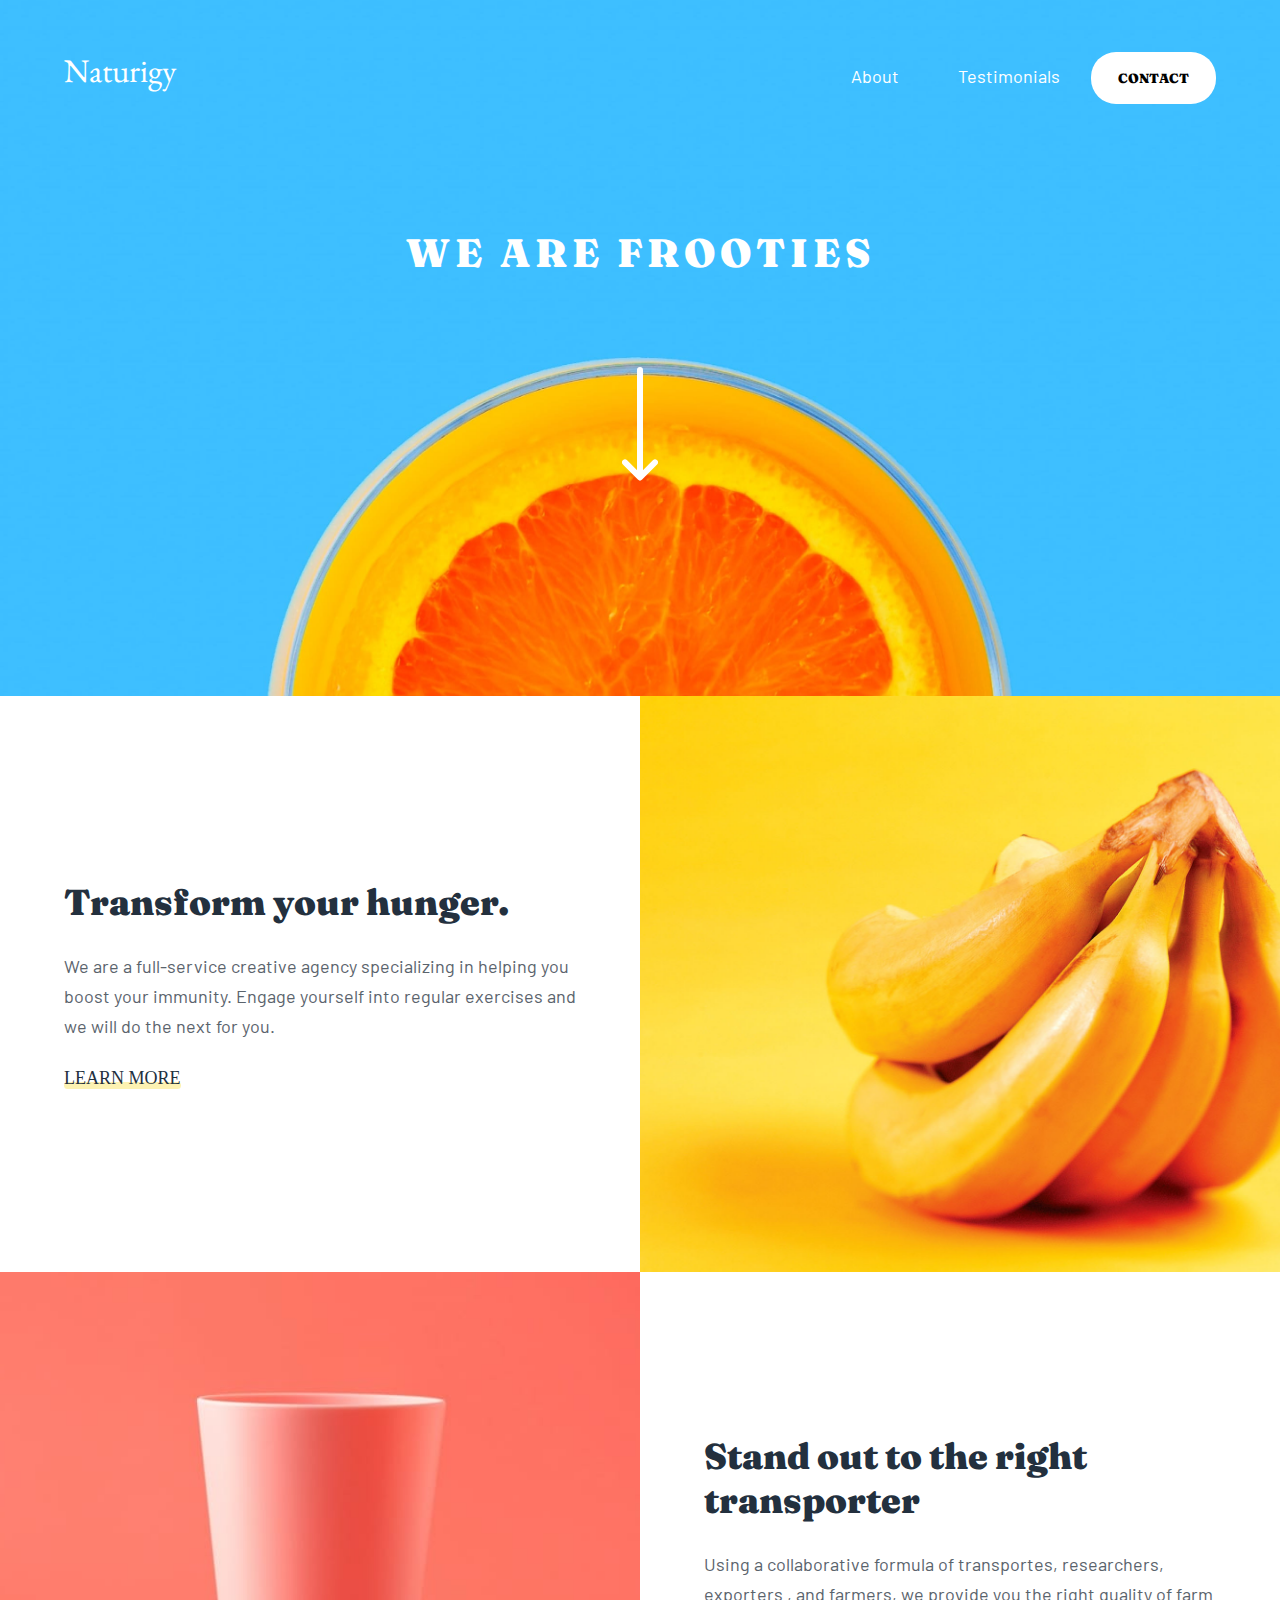
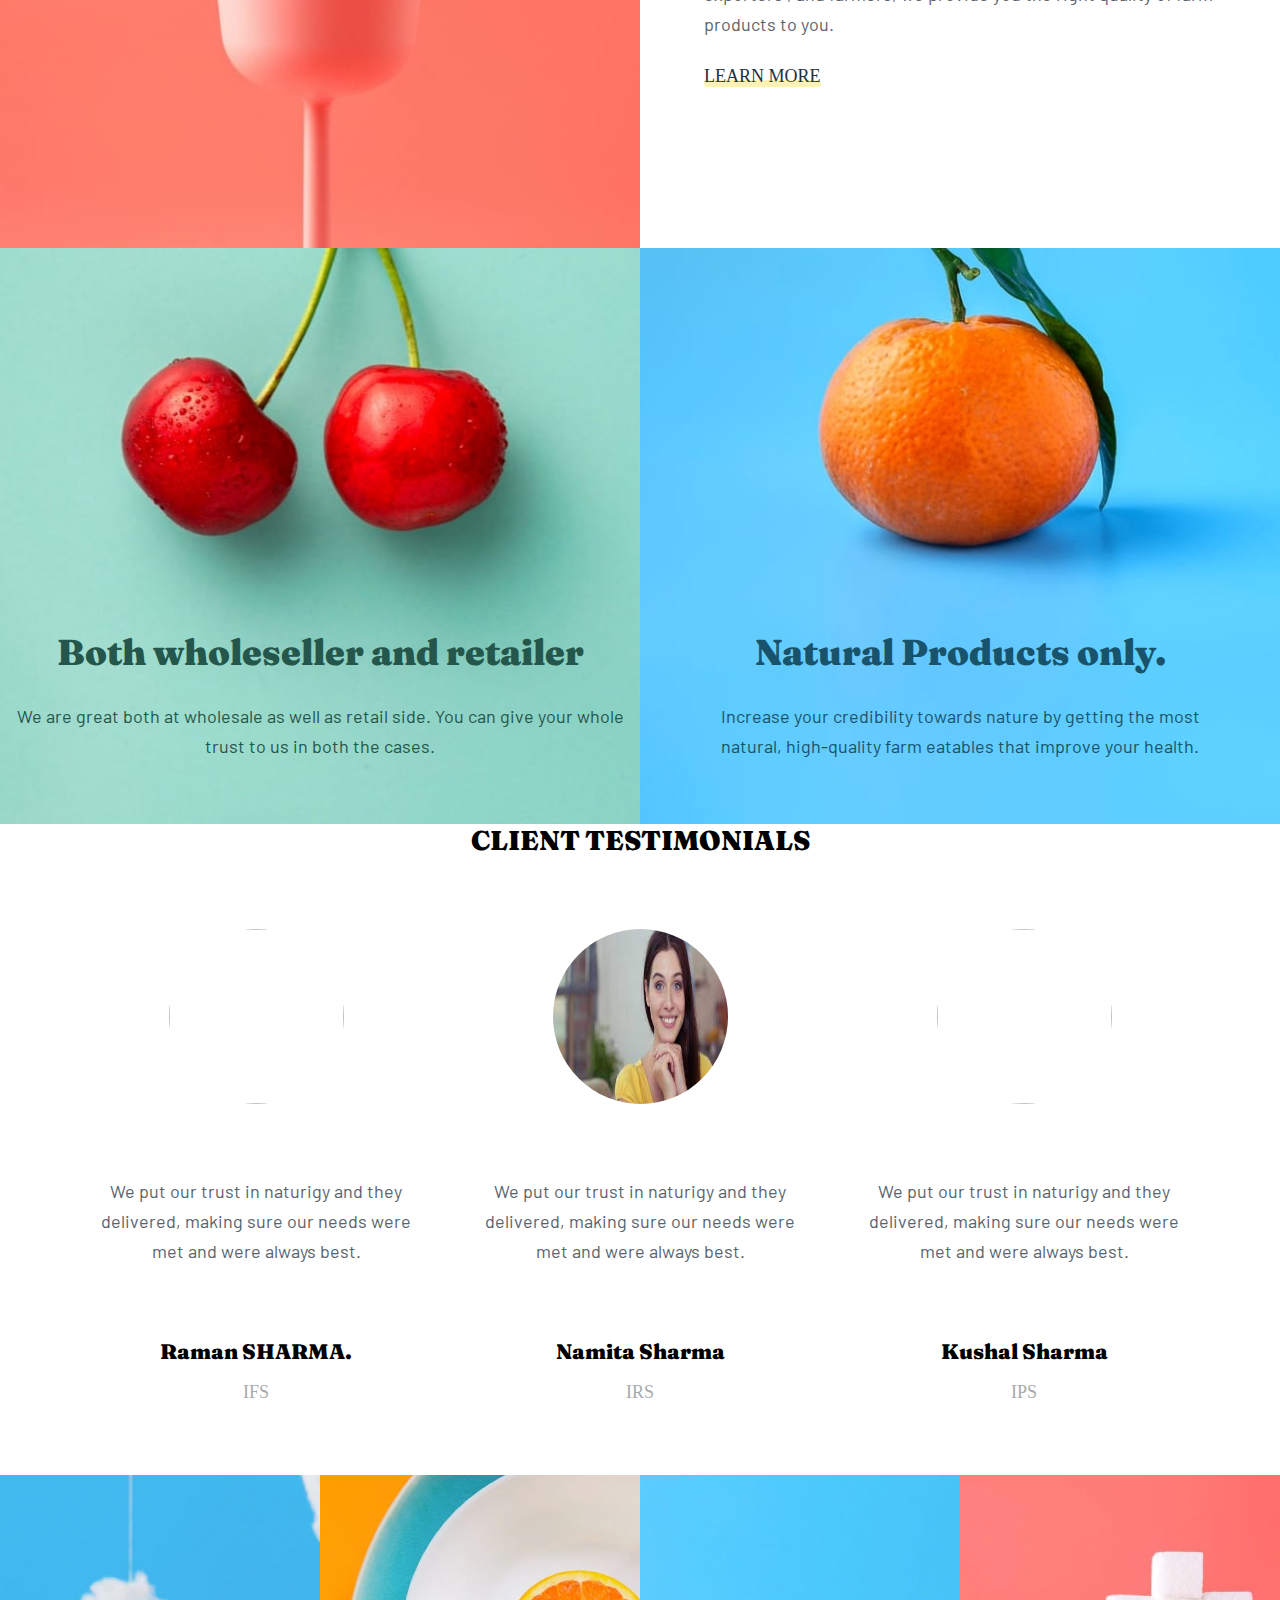
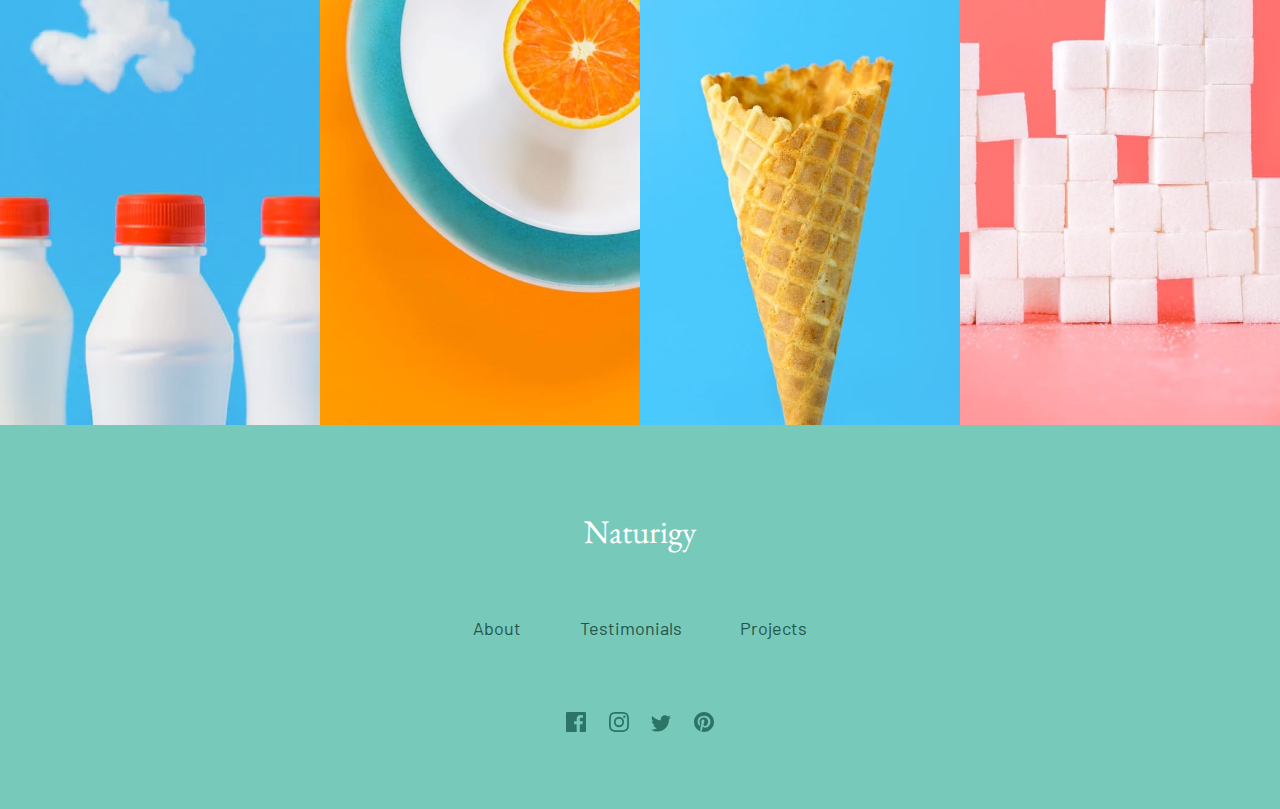
==== index.html @ 3bb7baf2 "Update index.html" ====
<!DOCTYPE html>
<html lang="en">
<head>
  <meta charset="UTF-8">
  <meta name="viewport" content="width=device-width, initial-scale=1.0">
  <link rel="preconnect" href="https://fonts.gstatic.com">
  <link href="https://fonts.googleapis.com/css2?family=Barlow:wght@600&family=Fraunces:wght@700;900&display=swap" rel="stylesheet">
  <link rel="icon" type="image/png" sizes="32x32" href="./images/favicon-32x32.png">
  <link rel="stylesheet" href="./styles/style.css">
  <link href="https://fonts.googleapis.com/css2?family=Benne&display=swap" rel="stylesheet">

  <title>Naturigy</title>

</head>
<body>
  <div class="mainHeader">
    <header>

      <img class="hamburger" src="./images/icon-hamburger.svg" alt="">
<p class="para">
  Naturigy
</p>
      <nav>
        <ul>
          <li><a href="#about">About</a></li>
          <li><a href="#testimonials">Testimonials</a></li>
          <a href="#CONTACT"
          <li><button type="button">CONTACT</button></li></a>
        </ul>
      </nav>
    </header>
    <div class="mainWords">
      <div class="wordsWrapper">
        <h1>WE ARE FROOTIES</h1>
        <svg width="36" height="114" xmlns="http://www.w3.org/2000/svg"><g stroke="#FFF" stroke-width="6" fill="none" fill-rule="evenodd" stroke-linecap="round" stroke-linejoin="round"><path d="M18 3v100M3 95.484l15 15 15-15"/></g></svg>
      </div>
    </div>
  </div>
  <section class="diffImgs">
      <div class="text text1">
        <h2>Transform your hunger.</h2>
        <p>We are a full-service creative agency specializing in helping you boost your immunity. Engage yourself into regular exercises and we will do the next for you.</p>
        <a href="#">LEARN MORE</a>
      </div>
      <div class="imgContainer">
        <img class="mobile" src="./images/mobile/banana.jpg" alt="">
        <img class="desktop" src="./images/desktop/banana.jpg" alt="">
      </div>
      <div>
        <img class="mobile" src="./images/mobile/image-stand-out.jpg" alt="">
        <img class="desktop" src="./images/desktop/image-stand-out.jpg" alt="">
      </div>
      <div class="text text2">
        <h2 id="about">Stand out to the right transporter</h2>
        <p>Using a collaborative formula of transportes, researchers, exporters , and farmers, we provide you the right quality of farm products to you.</p>
        <a href="#">LEARN MORE</a>
      </div>
      <div class="desktop background">
        <h3>Both wholeseller and retailer</h3>
        <p>We are great both at wholesale as well as retail side. You can give your whole trust to us in both the cases.
        </p>
      </div>
      <div class="desktop background2">
        <h3>Natural Products only.</h3>
        <p>Increase your credibility towards nature by getting the most natural, high-quality farm eatables that improve your health.</p>
      </div>
  </section>
  <section id="testimonials">
    <h2>CLIENT TESTIMONIALS</h2>
    <div class="descriptions">
      <div class="peopleCards">
        <img class="test" src="https://encrypted-tbn0.gstatic.com/images?q=tbn:ANd9GcSaszg9LNuUXYaXQSzXOuWZmpd2PfumfTRBwg&usqp=CAU" alt="">
        <p>We put our trust in naturigy and they delivered, making sure our needs were met and were always best.</p>
        <div class="names">
          <h3>Raman SHARMA.</h3>
          <span>IFS</span>
        </div>
      </div>
        <div class="peopleCards">
          <img class="test" src="[data-uri]" alt="">
          <p>We put our trust in naturigy and they delivered, making sure our needs were met and were always best.</p>
          <div class="names">
            <h3>Namita Sharma</h3>
            <span>IRS</span>
          </div>
      </div>
        <div class="peopleCards">
          <img class="test" src="https://encrypted-tbn0.gstatic.com/images?q=tbn:ANd9GcRna0Yn_AMMEcnVGFuHNG0-UENJAFjsGKO8RQ&usqp=CAU" alt="">
          <p>We put our trust in naturigy and they delivered, making sure our needs were met and were always best.</p>
          <div class="names">
            <h3>Kushal Sharma</h3>
            <span>IPS</span>
          </div>
        </div>
    </div>
  </section>
  <div class="coloredImgs">
    <img class="mobile" src="./images/mobile/image-gallery-milkbottles.jpg" alt="">
    <img class="mobile" src="./images/mobile/image-gallery-orange.jpg" alt="">
    <img class="mobile" src="./images/mobile/image-gallery-cone.jpg" alt="">
    <img class="mobile" src="./images/mobile/image-gallery-sugar-cubes.jpg" alt="">
    <img class="desktop" src="./images/desktop/image-gallery-milkbottles.jpg" alt="">
    <img class="desktop" src="./images/desktop/image-gallery-orange.jpg" alt="">
    <img class="desktop" src="./images/desktop/image-gallery-cone.jpg" alt="">
    <img class="desktop" src="./images/desktop/image-gallery-sugarcubes.jpg" alt="">
  </div>
  <footer id="CONTACT">
    <p class="para">
      Naturigy
    </p>
    <ul>
      <li class="footLi"><a href="#about">About</a></li>
      <li class="footLi"><a href="#testimonials">Testimonials</a></li>
      <li class="footLi"><a href="#">Projects</a></li>
    </ul>
    <div class="logos">
      <a href="https://www.facebook.com/profile.php?id=100069033570074">
      <button type="button">
        <svg width="20" height="20" xmlns="http://www.w3.org/2000/svg"><path d="M18.896 0H1.104C.494 0 0 .494 0 1.104v17.793C0 19.506.494 20 1.104 20h9.58v-7.745H8.076V9.237h2.606V7.01c0-2.583 1.578-3.99 3.883-3.99 1.104 0 2.052.082 2.329.119v2.7h-1.598c-1.254 0-1.496.597-1.496 1.47v1.928h2.989l-.39 3.018h-2.6V20h5.098c.608 0 1.102-.494 1.102-1.104V1.104C20 .494 19.506 0 18.896 0z" fill="#2C7566" fill-rule="nonzero"/></svg>
        </button></a>
      <a href="https://www.instagram.com/1750.tarun/">
      <button type="button">
        <svg width="20" height="20" xmlns="http://www.w3.org/2000/svg"><path d="M10 1.802c2.67 0 2.987.01 4.042.059 2.71.123 3.975 1.409 4.099 4.099.048 1.054.057 1.37.057 4.04 0 2.672-.01 2.988-.057 4.042-.124 2.687-1.387 3.975-4.1 4.099-1.054.048-1.37.058-4.041.058-2.67 0-2.987-.01-4.04-.058-2.718-.124-3.977-1.416-4.1-4.1-.048-1.054-.058-1.37-.058-4.041 0-2.67.01-2.986.058-4.04.124-2.69 1.387-3.977 4.1-4.1 1.054-.048 1.37-.058 4.04-.058zM10 0C7.284 0 6.944.012 5.877.06 2.246.227.227 2.242.061 5.877.01 6.944 0 7.284 0 10s.012 3.057.06 4.123c.167 3.632 2.182 5.65 5.817 5.817 1.067.048 1.407.06 4.123.06s3.057-.012 4.123-.06c3.629-.167 5.652-2.182 5.816-5.817.05-1.066.061-1.407.061-4.123s-.012-3.056-.06-4.122C19.777 2.249 17.76.228 14.124.06 13.057.01 12.716 0 10 0zm0 4.865a5.135 5.135 0 100 10.27 5.135 5.135 0 000-10.27zm0 8.468a3.333 3.333 0 110-6.666 3.333 3.333 0 010 6.666zm5.338-9.87a1.2 1.2 0 100 2.4 1.2 1.2 0 000-2.4z" fill="#2C7566" fill-rule="nonzero"/></svg>
        </button></a>
      <a href="https://twitter.com/TarunSh72316398">
      <button type="button">
        <svg width="20" height="17" xmlns="http://www.w3.org/2000/svg"><path d="M20 2.172a8.192 8.192 0 01-2.357.646 4.11 4.11 0 001.805-2.27 8.22 8.22 0 01-2.606.996A4.096 4.096 0 0013.847.248c-2.65 0-4.596 2.472-3.998 5.037A11.648 11.648 0 011.392 1a4.109 4.109 0 001.27 5.478 4.086 4.086 0 01-1.858-.513c-.045 1.9 1.318 3.679 3.291 4.075a4.113 4.113 0 01-1.853.07 4.106 4.106 0 003.833 2.849A8.25 8.25 0 010 14.658a11.616 11.616 0 006.29 1.843c7.618 0 11.923-6.434 11.663-12.205A8.354 8.354 0 0020 2.172z" fill="#2C7566" fill-rule="nonzero"/></svg>
        </button></a>
      <a href="https://in.pinterest.com/993tarun/_saved/">
      <button type="button">
        <svg width="20" height="20" xmlns="http://www.w3.org/2000/svg"><path d="M10 0C4.477 0 0 4.477 0 10c0 4.237 2.636 7.855 6.356 9.312-.088-.791-.167-2.005.035-2.868.181-.78 1.172-4.97 1.172-4.97s-.299-.6-.299-1.486c0-1.39.806-2.428 1.81-2.428.852 0 1.264.64 1.264 1.408 0 .858-.546 2.14-.828 3.33-.236.995.5 1.807 1.48 1.807 1.778 0 3.144-1.874 3.144-4.58 0-2.393-1.72-4.068-4.176-4.068-2.845 0-4.516 2.135-4.516 4.34 0 .859.331 1.781.745 2.281a.3.3 0 01.069.288l-.278 1.133c-.044.183-.145.223-.335.134-1.249-.581-2.03-2.407-2.03-3.874 0-3.154 2.292-6.052 6.608-6.052 3.469 0 6.165 2.473 6.165 5.776 0 3.447-2.173 6.22-5.19 6.22-1.013 0-1.965-.525-2.291-1.148l-.623 2.378c-.226.869-.835 1.958-1.244 2.621.937.29 1.931.446 2.962.446 5.523 0 10-4.477 10-10S15.523 0 10 0z" fill="#2C7566" fill-rule="nonzero"/></svg>
        </button></a>
    </div>
  </footer>
  <script src="summer.js"></script>
</body>
</html>
---- styles/style.css ----
*,*::after,*::before {
  margin: 0px;
  padding: 0px;
  box-sizing: border-box;
  list-style: none;
  text-decoration: none;
}

:root {
  --soft-red: hsl(7, 99%, 70%);
  --yellow:  hsl(51, 100%, 49%);
  --light-yellow:  hsl(51, 100%, 49%,.3);
  --dark-cyan: hsl(167, 40%, 24%);
  --dark-blue:  hsl(198, 62%, 26%);
  --dark-moderate-cyan:  hsl(168, 44%, 63%);
  --very-dark-blue: hsl(212, 27%, 19%);
  --very-dark-grayish-blue: hsl(213, 9%, 39%);
  --grayish-blue:  hsl(210, 4%, 67%);
}

/* global styles */
html {
  font-size: 18px;
}

img {
  display: block;
}

p {

  margin: 1.5rem 0rem;
  line-height: 30px;
}


header {
  display: flex;
  justify-content: space-between;
  align-items: center;
  width: min(1500px,90%);
  margin: 0px auto;
}


nav button {
  background-color: var(--yellow);
  padding: 1rem 1.5rem;
  border-radius: 25px;
  transition: .4s ease;
}


h1,  h2, h3,button {
  font-family: 'Fraunces', serif;
  font-weight: 900;
}

span {
  color: var(--grayish-blue);
}

ul a, p {
  font-family: 'Barlow', sans-serif;
}


/* costume styles */


.desktop {
  display: none;
}

.hamburger {
  display: block;
  cursor: pointer;
}


.mainHeader {
  background: url('../images/mobile/image-header.jpg') no-repeat bottom 30% center/ cover;
  min-height: clamp(60vh,75vw,70vh);
  padding-top: 2rem;
}


.mainWords {
  text-align: center;
  color: white;
  min-height: calc(clamp(60vh,75vw,70vh) - 54px);
  display: grid;
  align-content: center;
  place-items: center;
}

.wordsWrapper {
  padding-bottom: 8%;
}

.diffImgs {
  display: grid;
  grid-template-areas: 'egg'
                       'text1';
}


.imgContainer {
  grid-area: egg;
}



.mainWords h1 {
  font-size: 2.2rem;
  margin-bottom: 5rem;
  letter-spacing: 5px;
}



.mobile{
  max-height: 350px;
}

.desktop {
  height: 100%;
}

.desktop,.mobile {
  width: 100%;
  object-fit: cover;
  object-position: center;
}




.text {
  text-align: center;
  padding: 4rem .9rem;
}

.text h2,.text a {
  color: var(--very-dark-blue);
}

.text a {
  position: relative;
}

.text a::after {
  content: '';
  width: 100%;
  position: absolute;
  height: 7px;
  background-color: var(--light-yellow);
  bottom: 0px;
  left: 0px;
  z-index: -1;
  border-radius: 10px;
}

.text h2 {
  font-size: clamp(1.5rem,10vw,2rem);
}

.text p {
  color: var(--very-dark-grayish-blue);
}

.background,.background2 {
  display: grid;
  align-content: end;
  min-height: 600px;
  text-align: center;
  padding: 0rem .9rem 2rem;
  background-size: cover;
  background-position: top 40% center;
}

.background h3, .background2 h3 {
  font-size: clamp(1.5rem,5vw,2rem);
}



.background {
  background-image: url('../images/mobile/image-graphic-design.jpg');
  color: var(--dark-cyan);
}

.background2 {
  background-image: url('../images/mobile/image-photography.jpg');
  color: var(--dark-blue);
}


#testimonials,.descriptions {
  display: flex;
  justify-content: center;
  align-items: center;
  flex-direction: column;
}

.testimonials {
  padding: 4rem .9rem;
}

.testimonials h2 {
  text-transform: uppercase;
  font-size: clamp(1rem, 5vw, 1.5rem);
  color: var(--grayish-blue);
}

.descriptions,.descriptions img {
  margin: 0px auto;
}

.descriptions {
  text-align: center;
  width: min(500px,90%);
}
.descriptions img {
  border-radius: 50%;
  width: 175px;
  height: 175px;
}

.descriptions p {
  color: var(--very-dark-grayish-blue);
}

.descriptions h3 {
  margin-bottom: 1rem;
}

.peopleCards {
  margin-top: 4rem;
}

.coloredImgs {
  display: grid;
  grid-template-columns: repeat(2,1fr);
}

footer {
  background-color: var(--dark-moderate-cyan);
  display: flex;
  justify-content: center;
  align-items: center;
  flex-direction: column;
  padding: 4rem 0rem;
}

footer ul {
  margin: 2rem 0rem 4rem;
}



footer a {
  color: var(--dark-cyan);
}

footer a:hover {
  color:  white;
}

.footers {
  fill: var(--dark-cyan);
}

button {
  outline: none;
  border: none;
  cursor: pointer;
}

.logos button {
  background-color: transparent;
  padding: 0rem .5rem;
}

.logos button:hover path {
  fill:  white;
}

.footLi {
  display: inline-block;
}


@media (min-width: 1000px) {
  .descriptions {
    flex-direction: row;
    width: min(1200px,90%);
    margin: 0px auto;
  }
  .peopleCards {
    margin: 4rem 1.5rem;
  }
  .descriptions p {
    margin: 4rem 0rem;
  }
}



@media (min-width: 769px) {
  nav a {
    color: white;
  }
  nav button {
    background-color: white;
  }
  nav button:hover {
    background-color: rgba(94, 209, 255, 0.5);
    color: white;
  }
  .mainHeader {
    background: url('../images/desktop/image-header.jpg') no-repeat bottom 40% center / cover;
  }
  .desktop {
    display: block;
    height: clamp(300px,45vw,700px);
    display: grid;
    align-content: end;
  }
  .background2 {
    padding: 0rem 10% 2rem;
  }
  .mobile {
    display: none;
  }
  .diffImgs {
    grid-template-columns: repeat(2,1fr);
  }
  .imgContainer {
    grid-area: auto;
  }
  .text {
    padding: 0rem 10%;
    display: flex;
    justify-content: center;
    text-align: left;
    align-items: flex-start;
    flex-direction: column;
  }
  .background2,.background {
    min-height: auto;
  }
  .hamburger {
    display: none;
  }
  .coloredImgs {
    grid-template-columns: repeat(4,1fr);
  }
  li {
    display: inline-block;
    padding: 0rem 1.5rem;
  }
}
@media (min-width: 600px) {
  .background {
    background-image: url('../images/desktop/image-graphic-design.jpg');
  }
  .background2 {
    background-image: url('../images/desktop/image-photography.jpg');
  }
  .coloredImgs .desktop {
    max-height: 550px;
  }
}


@media (max-width: 769px) {
nav {
  position: absolute;
  width: min(1500px,90%);
  background-color: white;
  top: -500px;
  left: 50%;
  transform: translateX(-50%);
  padding: 1rem 0rem;
  transition: top .5s ease;
}
nav.active {
  top: 120px;
}
nav::after {
  content: '';
  position: absolute;
  border-bottom: 100px solid white;
  border-left: 100px solid transparent;
  top: -30px;
  right: 0px;
}

nav ul {
  display: flex;
  flex-direction: column;
  justify-content: center;
  align-items: center;
}

nav li {
  padding: .7rem 0rem;
}

nav a {
  color: var(--grayish-blue);
}

nav button {
  background-color: var(--yellow);
  padding: 1rem 1.5rem;
  border-radius: 25px;
  transition: .4s ease;
}
footer li {
  padding: 0rem 1rem;
}
}

.para{
  font-family: 'Benne', serif;
  color:#fff;
  font-size: 33px;
}
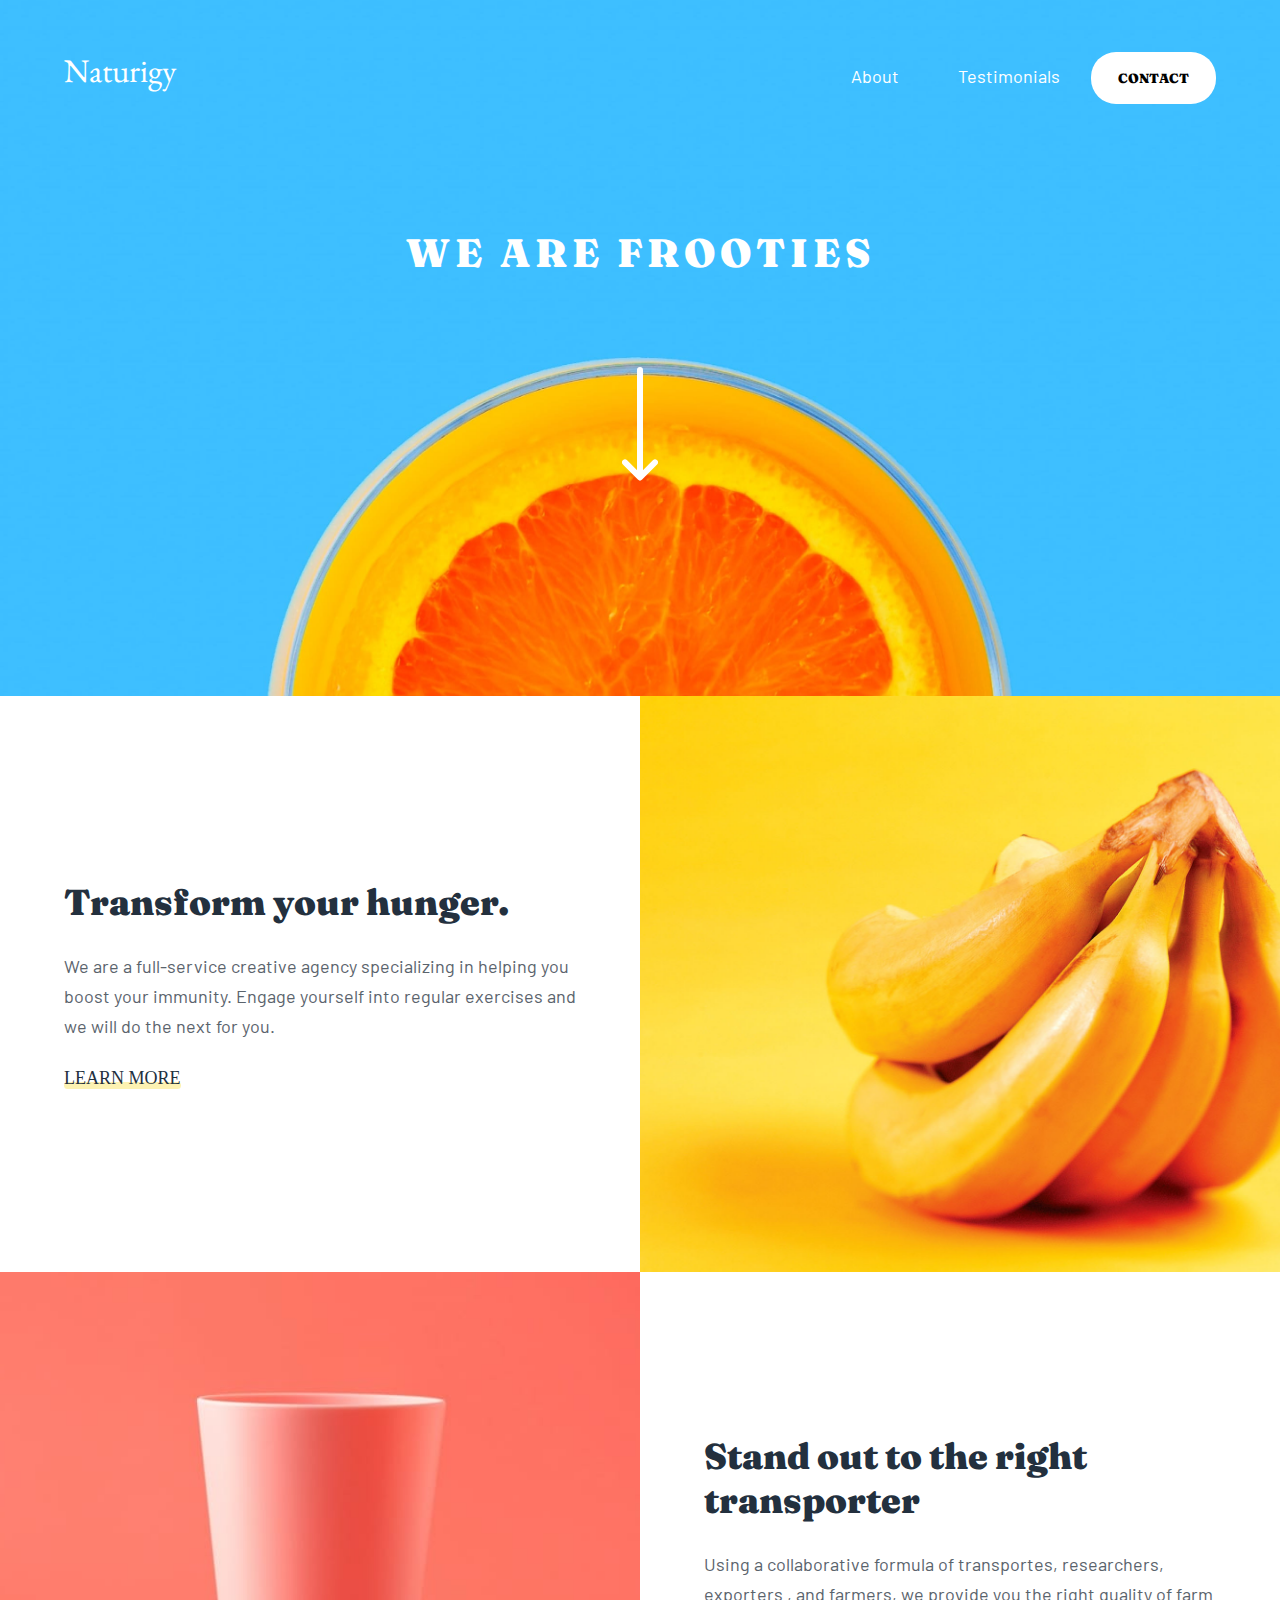
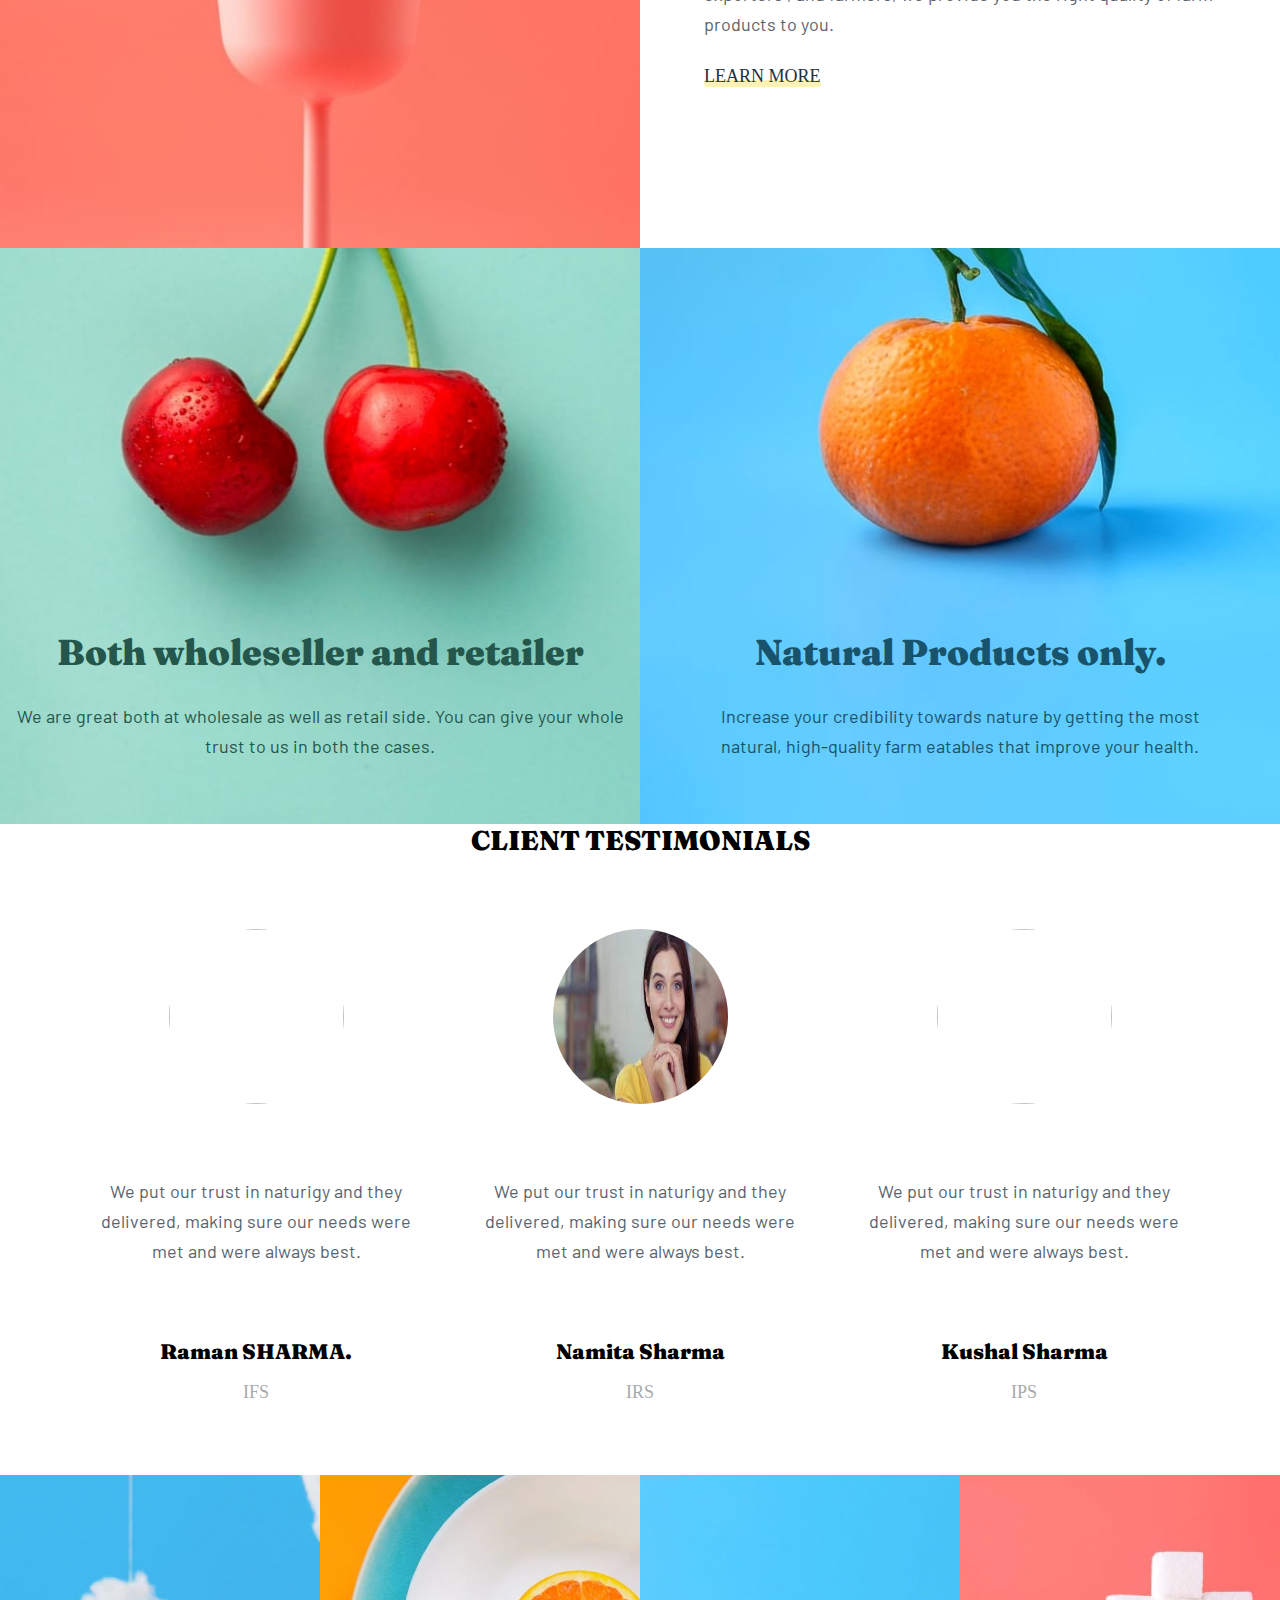
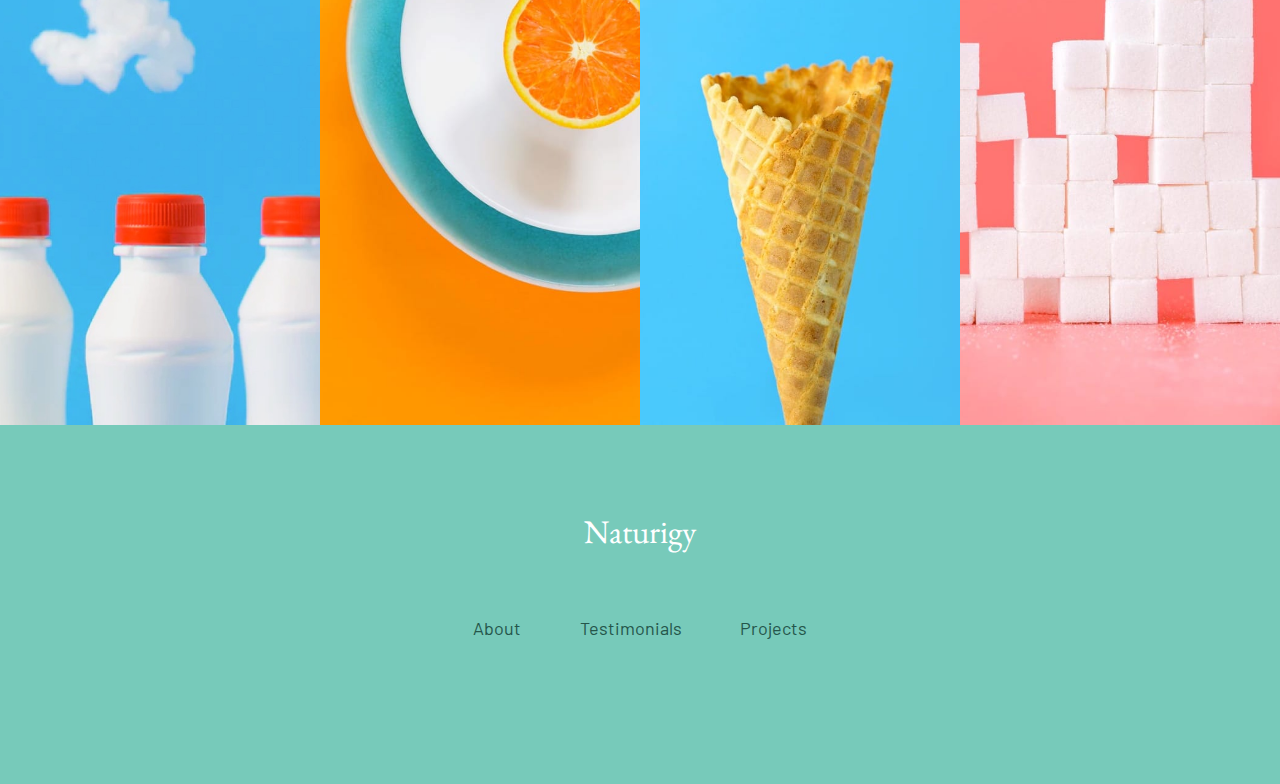
==== commit 94537209: "Update index.html" ====
--- a/index.html
+++ b/index.html
@@ -113,24 +113,7 @@
       <li class="footLi"><a href="#testimonials">Testimonials</a></li>
       <li class="footLi"><a href="#">Projects</a></li>
     </ul>
-    <div class="logos">
-      <a href="https://www.facebook.com/profile.php?id=100069033570074">
-      <button type="button">
-        <svg width="20" height="20" xmlns="http://www.w3.org/2000/svg"><path d="M18.896 0H1.104C.494 0 0 .494 0 1.104v17.793C0 19.506.494 20 1.104 20h9.58v-7.745H8.076V9.237h2.606V7.01c0-2.583 1.578-3.99 3.883-3.99 1.104 0 2.052.082 2.329.119v2.7h-1.598c-1.254 0-1.496.597-1.496 1.47v1.928h2.989l-.39 3.018h-2.6V20h5.098c.608 0 1.102-.494 1.102-1.104V1.104C20 .494 19.506 0 18.896 0z" fill="#2C7566" fill-rule="nonzero"/></svg>
-        </button></a>
-      <a href="https://www.instagram.com/1750.tarun/">
-      <button type="button">
-        <svg width="20" height="20" xmlns="http://www.w3.org/2000/svg"><path d="M10 1.802c2.67 0 2.987.01 4.042.059 2.71.123 3.975 1.409 4.099 4.099.048 1.054.057 1.37.057 4.04 0 2.672-.01 2.988-.057 4.042-.124 2.687-1.387 3.975-4.1 4.099-1.054.048-1.37.058-4.041.058-2.67 0-2.987-.01-4.04-.058-2.718-.124-3.977-1.416-4.1-4.1-.048-1.054-.058-1.37-.058-4.041 0-2.67.01-2.986.058-4.04.124-2.69 1.387-3.977 4.1-4.1 1.054-.048 1.37-.058 4.04-.058zM10 0C7.284 0 6.944.012 5.877.06 2.246.227.227 2.242.061 5.877.01 6.944 0 7.284 0 10s.012 3.057.06 4.123c.167 3.632 2.182 5.65 5.817 5.817 1.067.048 1.407.06 4.123.06s3.057-.012 4.123-.06c3.629-.167 5.652-2.182 5.816-5.817.05-1.066.061-1.407.061-4.123s-.012-3.056-.06-4.122C19.777 2.249 17.76.228 14.124.06 13.057.01 12.716 0 10 0zm0 4.865a5.135 5.135 0 100 10.27 5.135 5.135 0 000-10.27zm0 8.468a3.333 3.333 0 110-6.666 3.333 3.333 0 010 6.666zm5.338-9.87a1.2 1.2 0 100 2.4 1.2 1.2 0 000-2.4z" fill="#2C7566" fill-rule="nonzero"/></svg>
-        </button></a>
-      <a href="https://twitter.com/TarunSh72316398">
-      <button type="button">
-        <svg width="20" height="17" xmlns="http://www.w3.org/2000/svg"><path d="M20 2.172a8.192 8.192 0 01-2.357.646 4.11 4.11 0 001.805-2.27 8.22 8.22 0 01-2.606.996A4.096 4.096 0 0013.847.248c-2.65 0-4.596 2.472-3.998 5.037A11.648 11.648 0 011.392 1a4.109 4.109 0 001.27 5.478 4.086 4.086 0 01-1.858-.513c-.045 1.9 1.318 3.679 3.291 4.075a4.113 4.113 0 01-1.853.07 4.106 4.106 0 003.833 2.849A8.25 8.25 0 010 14.658a11.616 11.616 0 006.29 1.843c7.618 0 11.923-6.434 11.663-12.205A8.354 8.354 0 0020 2.172z" fill="#2C7566" fill-rule="nonzero"/></svg>
-        </button></a>
-      <a href="https://in.pinterest.com/993tarun/_saved/">
-      <button type="button">
-        <svg width="20" height="20" xmlns="http://www.w3.org/2000/svg"><path d="M10 0C4.477 0 0 4.477 0 10c0 4.237 2.636 7.855 6.356 9.312-.088-.791-.167-2.005.035-2.868.181-.78 1.172-4.97 1.172-4.97s-.299-.6-.299-1.486c0-1.39.806-2.428 1.81-2.428.852 0 1.264.64 1.264 1.408 0 .858-.546 2.14-.828 3.33-.236.995.5 1.807 1.48 1.807 1.778 0 3.144-1.874 3.144-4.58 0-2.393-1.72-4.068-4.176-4.068-2.845 0-4.516 2.135-4.516 4.34 0 .859.331 1.781.745 2.281a.3.3 0 01.069.288l-.278 1.133c-.044.183-.145.223-.335.134-1.249-.581-2.03-2.407-2.03-3.874 0-3.154 2.292-6.052 6.608-6.052 3.469 0 6.165 2.473 6.165 5.776 0 3.447-2.173 6.22-5.19 6.22-1.013 0-1.965-.525-2.291-1.148l-.623 2.378c-.226.869-.835 1.958-1.244 2.621.937.29 1.931.446 2.962.446 5.523 0 10-4.477 10-10S15.523 0 10 0z" fill="#2C7566" fill-rule="nonzero"/></svg>
-        </button></a>
-    </div>
+    
   </footer>
   <script src="summer.js"></script>
 </body>
